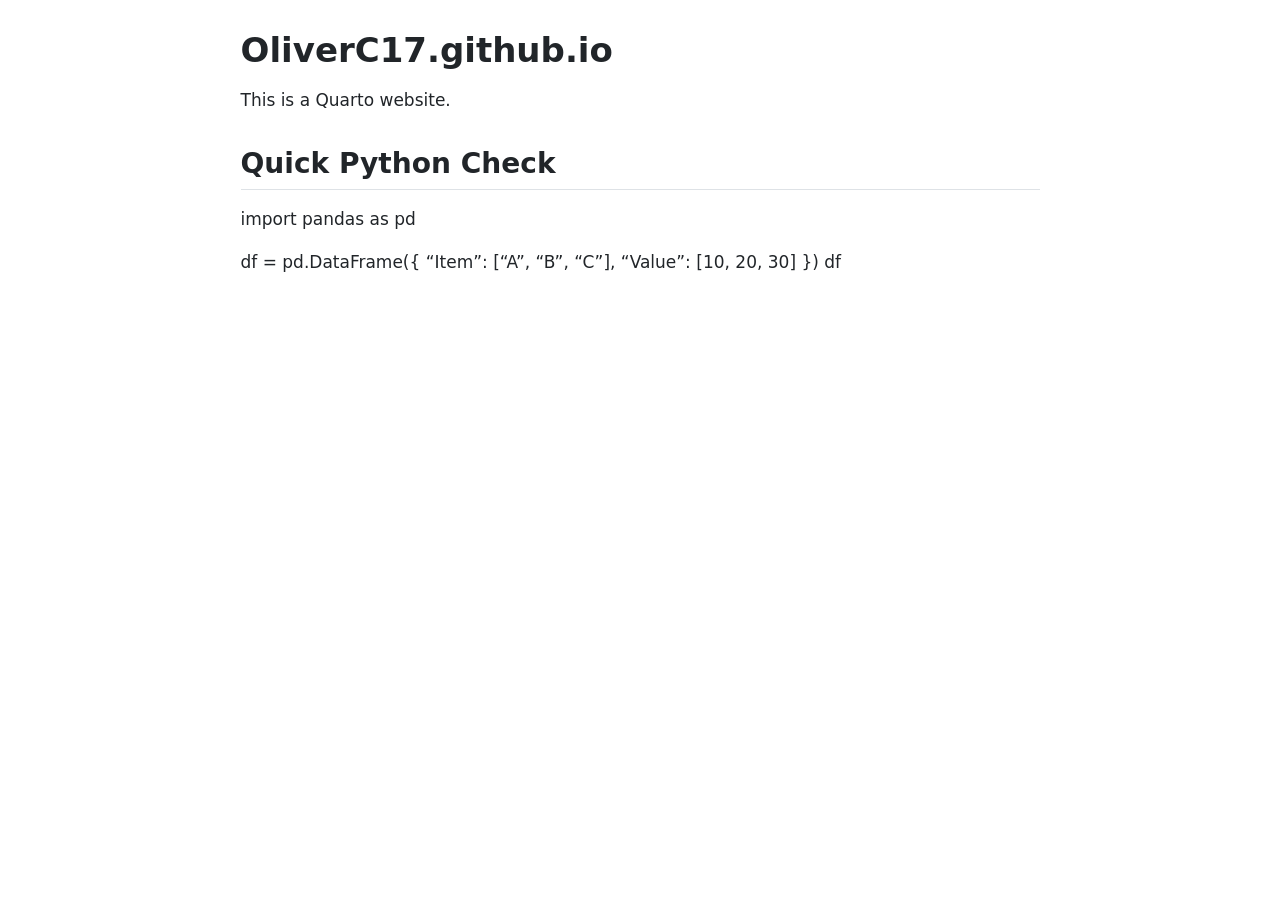
==== docs/index.html @ 0d6c4fd7 "Clean repo without venv" ====
<!DOCTYPE html>
<html xmlns="http://www.w3.org/1999/xhtml" lang="en" xml:lang="en"><head>

<meta charset="utf-8">
<meta name="generator" content="quarto-1.8.27">

<meta name="viewport" content="width=device-width, initial-scale=1.0, user-scalable=yes">


<title>OliverC17.github.io – OliverC17 Website</title>
<style>
code{white-space: pre-wrap;}
span.smallcaps{font-variant: small-caps;}
div.columns{display: flex; gap: min(4vw, 1.5em);}
div.column{flex: auto; overflow-x: auto;}
div.hanging-indent{margin-left: 1.5em; text-indent: -1.5em;}
ul.task-list{list-style: none;}
ul.task-list li input[type="checkbox"] {
  width: 0.8em;
  margin: 0 0.8em 0.2em -1em; /* quarto-specific, see https://github.com/quarto-dev/quarto-cli/issues/4556 */ 
  vertical-align: middle;
}
</style>


<script src="site_libs/quarto-nav/quarto-nav.js"></script>
<script src="site_libs/clipboard/clipboard.min.js"></script>
<script src="site_libs/quarto-search/autocomplete.umd.js"></script>
<script src="site_libs/quarto-search/fuse.min.js"></script>
<script src="site_libs/quarto-search/quarto-search.js"></script>
<meta name="quarto:offset" content="./">
<script src="site_libs/quarto-html/quarto.js" type="module"></script>
<script src="site_libs/quarto-html/tabsets/tabsets.js" type="module"></script>
<script src="site_libs/quarto-html/axe/axe-check.js" type="module"></script>
<script src="site_libs/quarto-html/popper.min.js"></script>
<script src="site_libs/quarto-html/tippy.umd.min.js"></script>
<script src="site_libs/quarto-html/anchor.min.js"></script>
<link href="site_libs/quarto-html/tippy.css" rel="stylesheet">
<link href="site_libs/quarto-html/quarto-syntax-highlighting-ed96de9b727972fe78a7b5d16c58bf87.css" rel="stylesheet" id="quarto-text-highlighting-styles">
<script src="site_libs/bootstrap/bootstrap.min.js"></script>
<link href="site_libs/bootstrap/bootstrap-icons.css" rel="stylesheet">
<link href="site_libs/bootstrap/bootstrap-65bc7da4cf3336853935b0776c784372.min.css" rel="stylesheet" append-hash="true" id="quarto-bootstrap" data-mode="light">
<script id="quarto-search-options" type="application/json">{
  "location": "sidebar",
  "copy-button": false,
  "collapse-after": 3,
  "panel-placement": "start",
  "type": "textbox",
  "limit": 50,
  "keyboard-shortcut": [
    "f",
    "/",
    "s"
  ],
  "show-item-context": false,
  "language": {
    "search-no-results-text": "No results",
    "search-matching-documents-text": "matching documents",
    "search-copy-link-title": "Copy link to search",
    "search-hide-matches-text": "Hide additional matches",
    "search-more-match-text": "more match in this document",
    "search-more-matches-text": "more matches in this document",
    "search-clear-button-title": "Clear",
    "search-text-placeholder": "",
    "search-detached-cancel-button-title": "Cancel",
    "search-submit-button-title": "Submit",
    "search-label": "Search"
  }
}</script>


</head>

<body class="fullcontent quarto-light">

<div id="quarto-search-results"></div>
<!-- content -->
<div id="quarto-content" class="quarto-container page-columns page-rows-contents page-layout-article">
<!-- sidebar -->
<!-- margin-sidebar -->
    
<!-- main -->
<main class="content" id="quarto-document-content">

<header id="title-block-header" class="quarto-title-block default">
<div class="quarto-title">
<h1 class="title">OliverC17.github.io</h1>
</div>



<div class="quarto-title-meta">

    
  
    
  </div>
  


</header>


<p>This is a Quarto website.</p>
<section id="quick-python-check" class="level2">
<h2 class="anchored" data-anchor-id="quick-python-check">Quick Python Check</h2>
<p>import pandas as pd</p>
<p>df = pd.DataFrame({ “Item”: [“A”, “B”, “C”], “Value”: [10, 20, 30] }) df</p>


</section>

</main> <!-- /main -->
<script id="quarto-html-after-body" type="application/javascript">
  window.document.addEventListener("DOMContentLoaded", function (event) {
    const icon = "";
    const anchorJS = new window.AnchorJS();
    anchorJS.options = {
      placement: 'right',
      icon: icon
    };
    anchorJS.add('.anchored');
    const isCodeAnnotation = (el) => {
      for (const clz of el.classList) {
        if (clz.startsWith('code-annotation-')) {                     
          return true;
        }
      }
      return false;
    }
    const onCopySuccess = function(e) {
      // button target
      const button = e.trigger;
      // don't keep focus
      button.blur();
      // flash "checked"
      button.classList.add('code-copy-button-checked');
      var currentTitle = button.getAttribute("title");
      button.setAttribute("title", "Copied!");
      let tooltip;
      if (window.bootstrap) {
        button.setAttribute("data-bs-toggle", "tooltip");
        button.setAttribute("data-bs-placement", "left");
        button.setAttribute("data-bs-title", "Copied!");
        tooltip = new bootstrap.Tooltip(button, 
          { trigger: "manual", 
            customClass: "code-copy-button-tooltip",
            offset: [0, -8]});
        tooltip.show();    
      }
      setTimeout(function() {
        if (tooltip) {
          tooltip.hide();
          button.removeAttribute("data-bs-title");
          button.removeAttribute("data-bs-toggle");
          button.removeAttribute("data-bs-placement");
        }
        button.setAttribute("title", currentTitle);
        button.classList.remove('code-copy-button-checked');
      }, 1000);
      // clear code selection
      e.clearSelection();
    }
    const getTextToCopy = function(trigger) {
      const outerScaffold = trigger.parentElement.cloneNode(true);
      const codeEl = outerScaffold.querySelector('code');
      for (const childEl of codeEl.children) {
        if (isCodeAnnotation(childEl)) {
          childEl.remove();
        }
      }
      return codeEl.innerText;
    }
    const clipboard = new window.ClipboardJS('.code-copy-button:not([data-in-quarto-modal])', {
      text: getTextToCopy
    });
    clipboard.on('success', onCopySuccess);
    if (window.document.getElementById('quarto-embedded-source-code-modal')) {
      const clipboardModal = new window.ClipboardJS('.code-copy-button[data-in-quarto-modal]', {
        text: getTextToCopy,
        container: window.document.getElementById('quarto-embedded-source-code-modal')
      });
      clipboardModal.on('success', onCopySuccess);
    }
      var localhostRegex = new RegExp(/^(?:http|https):\/\/localhost\:?[0-9]*\//);
      var mailtoRegex = new RegExp(/^mailto:/);
        var filterRegex = new RegExp('/' + window.location.host + '/');
      var isInternal = (href) => {
          return filterRegex.test(href) || localhostRegex.test(href) || mailtoRegex.test(href);
      }
      // Inspect non-navigation links and adorn them if external
     var links = window.document.querySelectorAll('a[href]:not(.nav-link):not(.navbar-brand):not(.toc-action):not(.sidebar-link):not(.sidebar-item-toggle):not(.pagination-link):not(.no-external):not([aria-hidden]):not(.dropdown-item):not(.quarto-navigation-tool):not(.about-link)');
      for (var i=0; i<links.length; i++) {
        const link = links[i];
        if (!isInternal(link.href)) {
          // undo the damage that might have been done by quarto-nav.js in the case of
          // links that we want to consider external
          if (link.dataset.originalHref !== undefined) {
            link.href = link.dataset.originalHref;
          }
        }
      }
    function tippyHover(el, contentFn, onTriggerFn, onUntriggerFn) {
      const config = {
        allowHTML: true,
        maxWidth: 500,
        delay: 100,
        arrow: false,
        appendTo: function(el) {
            return el.parentElement;
        },
        interactive: true,
        interactiveBorder: 10,
        theme: 'quarto',
        placement: 'bottom-start',
      };
      if (contentFn) {
        config.content = contentFn;
      }
      if (onTriggerFn) {
        config.onTrigger = onTriggerFn;
      }
      if (onUntriggerFn) {
        config.onUntrigger = onUntriggerFn;
      }
      window.tippy(el, config); 
    }
    const noterefs = window.document.querySelectorAll('a[role="doc-noteref"]');
    for (var i=0; i<noterefs.length; i++) {
      const ref = noterefs[i];
      tippyHover(ref, function() {
        // use id or data attribute instead here
        let href = ref.getAttribute('data-footnote-href') || ref.getAttribute('href');
        try { href = new URL(href).hash; } catch {}
        const id = href.replace(/^#\/?/, "");
        const note = window.document.getElementById(id);
        if (note) {
          return note.innerHTML;
        } else {
          return "";
        }
      });
    }
    const xrefs = window.document.querySelectorAll('a.quarto-xref');
    const processXRef = (id, note) => {
      // Strip column container classes
      const stripColumnClz = (el) => {
        el.classList.remove("page-full", "page-columns");
        if (el.children) {
          for (const child of el.children) {
            stripColumnClz(child);
          }
        }
      }
      stripColumnClz(note)
      if (id === null || id.startsWith('sec-')) {
        // Special case sections, only their first couple elements
        const container = document.createElement("div");
        if (note.children && note.children.length > 2) {
          container.appendChild(note.children[0].cloneNode(true));
          for (let i = 1; i < note.children.length; i++) {
            const child = note.children[i];
            if (child.tagName === "P" && child.innerText === "") {
              continue;
            } else {
              container.appendChild(child.cloneNode(true));
              break;
            }
          }
          if (window.Quarto?.typesetMath) {
            window.Quarto.typesetMath(container);
          }
          return container.innerHTML
        } else {
          if (window.Quarto?.typesetMath) {
            window.Quarto.typesetMath(note);
          }
          return note.innerHTML;
        }
      } else {
        // Remove any anchor links if they are present
        const anchorLink = note.querySelector('a.anchorjs-link');
        if (anchorLink) {
          anchorLink.remove();
        }
        if (window.Quarto?.typesetMath) {
          window.Quarto.typesetMath(note);
        }
        if (note.classList.contains("callout")) {
          return note.outerHTML;
        } else {
          return note.innerHTML;
        }
      }
    }
    for (var i=0; i<xrefs.length; i++) {
      const xref = xrefs[i];
      tippyHover(xref, undefined, function(instance) {
        instance.disable();
        let url = xref.getAttribute('href');
        let hash = undefined; 
        if (url.startsWith('#')) {
          hash = url;
        } else {
          try { hash = new URL(url).hash; } catch {}
        }
        if (hash) {
          const id = hash.replace(/^#\/?/, "");
          const note = window.document.getElementById(id);
          if (note !== null) {
            try {
              const html = processXRef(id, note.cloneNode(true));
              instance.setContent(html);
            } finally {
              instance.enable();
              instance.show();
            }
          } else {
            // See if we can fetch this
            fetch(url.split('#')[0])
            .then(res => res.text())
            .then(html => {
              const parser = new DOMParser();
              const htmlDoc = parser.parseFromString(html, "text/html");
              const note = htmlDoc.getElementById(id);
              if (note !== null) {
                const html = processXRef(id, note);
                instance.setContent(html);
              } 
            }).finally(() => {
              instance.enable();
              instance.show();
            });
          }
        } else {
          // See if we can fetch a full url (with no hash to target)
          // This is a special case and we should probably do some content thinning / targeting
          fetch(url)
          .then(res => res.text())
          .then(html => {
            const parser = new DOMParser();
            const htmlDoc = parser.parseFromString(html, "text/html");
            const note = htmlDoc.querySelector('main.content');
            if (note !== null) {
              // This should only happen for chapter cross references
              // (since there is no id in the URL)
              // remove the first header
              if (note.children.length > 0 && note.children[0].tagName === "HEADER") {
                note.children[0].remove();
              }
              const html = processXRef(null, note);
              instance.setContent(html);
            } 
          }).finally(() => {
            instance.enable();
            instance.show();
          });
        }
      }, function(instance) {
      });
    }
        let selectedAnnoteEl;
        const selectorForAnnotation = ( cell, annotation) => {
          let cellAttr = 'data-code-cell="' + cell + '"';
          let lineAttr = 'data-code-annotation="' +  annotation + '"';
          const selector = 'span[' + cellAttr + '][' + lineAttr + ']';
          return selector;
        }
        const selectCodeLines = (annoteEl) => {
          const doc = window.document;
          const targetCell = annoteEl.getAttribute("data-target-cell");
          const targetAnnotation = annoteEl.getAttribute("data-target-annotation");
          const annoteSpan = window.document.querySelector(selectorForAnnotation(targetCell, targetAnnotation));
          const lines = annoteSpan.getAttribute("data-code-lines").split(",");
          const lineIds = lines.map((line) => {
            return targetCell + "-" + line;
          })
          let top = null;
          let height = null;
          let parent = null;
          if (lineIds.length > 0) {
              //compute the position of the single el (top and bottom and make a div)
              const el = window.document.getElementById(lineIds[0]);
              top = el.offsetTop;
              height = el.offsetHeight;
              parent = el.parentElement.parentElement;
            if (lineIds.length > 1) {
              const lastEl = window.document.getElementById(lineIds[lineIds.length - 1]);
              const bottom = lastEl.offsetTop + lastEl.offsetHeight;
              height = bottom - top;
            }
            if (top !== null && height !== null && parent !== null) {
              // cook up a div (if necessary) and position it 
              let div = window.document.getElementById("code-annotation-line-highlight");
              if (div === null) {
                div = window.document.createElement("div");
                div.setAttribute("id", "code-annotation-line-highlight");
                div.style.position = 'absolute';
                parent.appendChild(div);
              }
              div.style.top = top - 2 + "px";
              div.style.height = height + 4 + "px";
              div.style.left = 0;
              let gutterDiv = window.document.getElementById("code-annotation-line-highlight-gutter");
              if (gutterDiv === null) {
                gutterDiv = window.document.createElement("div");
                gutterDiv.setAttribute("id", "code-annotation-line-highlight-gutter");
                gutterDiv.style.position = 'absolute';
                const codeCell = window.document.getElementById(targetCell);
                const gutter = codeCell.querySelector('.code-annotation-gutter');
                gutter.appendChild(gutterDiv);
              }
              gutterDiv.style.top = top - 2 + "px";
              gutterDiv.style.height = height + 4 + "px";
            }
            selectedAnnoteEl = annoteEl;
          }
        };
        const unselectCodeLines = () => {
          const elementsIds = ["code-annotation-line-highlight", "code-annotation-line-highlight-gutter"];
          elementsIds.forEach((elId) => {
            const div = window.document.getElementById(elId);
            if (div) {
              div.remove();
            }
          });
          selectedAnnoteEl = undefined;
        };
          // Handle positioning of the toggle
      window.addEventListener(
        "resize",
        throttle(() => {
          elRect = undefined;
          if (selectedAnnoteEl) {
            selectCodeLines(selectedAnnoteEl);
          }
        }, 10)
      );
      function throttle(fn, ms) {
      let throttle = false;
      let timer;
        return (...args) => {
          if(!throttle) { // first call gets through
              fn.apply(this, args);
              throttle = true;
          } else { // all the others get throttled
              if(timer) clearTimeout(timer); // cancel #2
              timer = setTimeout(() => {
                fn.apply(this, args);
                timer = throttle = false;
              }, ms);
          }
        };
      }
        // Attach click handler to the DT
        const annoteDls = window.document.querySelectorAll('dt[data-target-cell]');
        for (const annoteDlNode of annoteDls) {
          annoteDlNode.addEventListener('click', (event) => {
            const clickedEl = event.target;
            if (clickedEl !== selectedAnnoteEl) {
              unselectCodeLines();
              const activeEl = window.document.querySelector('dt[data-target-cell].code-annotation-active');
              if (activeEl) {
                activeEl.classList.remove('code-annotation-active');
              }
              selectCodeLines(clickedEl);
              clickedEl.classList.add('code-annotation-active');
            } else {
              // Unselect the line
              unselectCodeLines();
              clickedEl.classList.remove('code-annotation-active');
            }
          });
        }
    const findCites = (el) => {
      const parentEl = el.parentElement;
      if (parentEl) {
        const cites = parentEl.dataset.cites;
        if (cites) {
          return {
            el,
            cites: cites.split(' ')
          };
        } else {
          return findCites(el.parentElement)
        }
      } else {
        return undefined;
      }
    };
    var bibliorefs = window.document.querySelectorAll('a[role="doc-biblioref"]');
    for (var i=0; i<bibliorefs.length; i++) {
      const ref = bibliorefs[i];
      const citeInfo = findCites(ref);
      if (citeInfo) {
        tippyHover(citeInfo.el, function() {
          var popup = window.document.createElement('div');
          citeInfo.cites.forEach(function(cite) {
            var citeDiv = window.document.createElement('div');
            citeDiv.classList.add('hanging-indent');
            citeDiv.classList.add('csl-entry');
            var biblioDiv = window.document.getElementById('ref-' + cite);
            if (biblioDiv) {
              citeDiv.innerHTML = biblioDiv.innerHTML;
            }
            popup.appendChild(citeDiv);
          });
          return popup.innerHTML;
        });
      }
    }
  });
  </script>
</div> <!-- /content -->




</body></html>
---- docs/site_libs/quarto-html/tippy.css ----
.tippy-box[data-animation=fade][data-state=hidden]{opacity:0}[data-tippy-root]{max-width:calc(100vw - 10px)}.tippy-box{position:relative;background-color:#333;color:#fff;border-radius:4px;font-size:14px;line-height:1.4;white-space:normal;outline:0;transition-property:transform,visibility,opacity}.tippy-box[data-placement^=top]>.tippy-arrow{bottom:0}.tippy-box[data-placement^=top]>.tippy-arrow:before{bottom:-7px;left:0;border-width:8px 8px 0;border-top-color:initial;transform-origin:center top}.tippy-box[data-placement^=bottom]>.tippy-arrow{top:0}.tippy-box[data-placement^=bottom]>.tippy-arrow:before{top:-7px;left:0;border-width:0 8px 8px;border-bottom-color:initial;transform-origin:center bottom}.tippy-box[data-placement^=left]>.tippy-arrow{right:0}.tippy-box[data-placement^=left]>.tippy-arrow:before{border-width:8px 0 8px 8px;border-left-color:initial;right:-7px;transform-origin:center left}.tippy-box[data-placement^=right]>.tippy-arrow{left:0}.tippy-box[data-placement^=right]>.tippy-arrow:before{left:-7px;border-width:8px 8px 8px 0;border-right-color:initial;transform-origin:center right}.tippy-box[data-inertia][data-state=visible]{transition-timing-function:cubic-bezier(.54,1.5,.38,1.11)}.tippy-arrow{width:16px;height:16px;color:#333}.tippy-arrow:before{content:"";position:absolute;border-color:transparent;border-style:solid}.tippy-content{position:relative;padding:5px 9px;z-index:1}
---- docs/site_libs/quarto-html/quarto-syntax-highlighting-ed96de9b727972fe78a7b5d16c58bf87.css ----
/* quarto syntax highlight colors */
:root {
  --quarto-hl-ot-color: #003B4F;
  --quarto-hl-at-color: #657422;
  --quarto-hl-ss-color: #20794D;
  --quarto-hl-an-color: #5E5E5E;
  --quarto-hl-fu-color: #4758AB;
  --quarto-hl-st-color: #20794D;
  --quarto-hl-cf-color: #003B4F;
  --quarto-hl-op-color: #5E5E5E;
  --quarto-hl-er-color: #AD0000;
  --quarto-hl-bn-color: #AD0000;
  --quarto-hl-al-color: #AD0000;
  --quarto-hl-va-color: #111111;
  --quarto-hl-bu-color: inherit;
  --quarto-hl-ex-color: inherit;
  --quarto-hl-pp-color: #AD0000;
  --quarto-hl-in-color: #5E5E5E;
  --quarto-hl-vs-color: #20794D;
  --quarto-hl-wa-color: #5E5E5E;
  --quarto-hl-do-color: #5E5E5E;
  --quarto-hl-im-color: #00769E;
  --quarto-hl-ch-color: #20794D;
  --quarto-hl-dt-color: #AD0000;
  --quarto-hl-fl-color: #AD0000;
  --quarto-hl-co-color: #5E5E5E;
  --quarto-hl-cv-color: #5E5E5E;
  --quarto-hl-cn-color: #8f5902;
  --quarto-hl-sc-color: #5E5E5E;
  --quarto-hl-dv-color: #AD0000;
  --quarto-hl-kw-color: #003B4F;
}

/* other quarto variables */
:root {
  --quarto-font-monospace: SFMono-Regular, Menlo, Monaco, Consolas, "Liberation Mono", "Courier New", monospace;
}

/* syntax highlight based on Pandoc's rules */
pre > code.sourceCode > span {
  color: #003B4F;
}

code.sourceCode > span {
  color: #003B4F;
}

div.sourceCode,
div.sourceCode pre.sourceCode {
  color: #003B4F;
}

/* Normal */
code span {
  color: #003B4F;
}

/* Alert */
code span.al {
  color: #AD0000;
  font-style: inherit;
}

/* Annotation */
code span.an {
  color: #5E5E5E;
  font-style: inherit;
}

/* Attribute */
code span.at {
  color: #657422;
  font-style: inherit;
}

/* BaseN */
code span.bn {
  color: #AD0000;
  font-style: inherit;
}

/* BuiltIn */
code span.bu {
  font-style: inherit;
}

/* ControlFlow */
code span.cf {
  color: #003B4F;
  font-weight: bold;
  font-style: inherit;
}

/* Char */
code span.ch {
  color: #20794D;
  font-style: inherit;
}

/* Constant */
code span.cn {
  color: #8f5902;
  font-style: inherit;
}

/* Comment */
code span.co {
  color: #5E5E5E;
  font-style: inherit;
}

/* CommentVar */
code span.cv {
  color: #5E5E5E;
  font-style: italic;
}

/* Documentation */
code span.do {
  color: #5E5E5E;
  font-style: italic;
}

/* DataType */
code span.dt {
  color: #AD0000;
  font-style: inherit;
}

/* DecVal */
code span.dv {
  color: #AD0000;
  font-style: inherit;
}

/* Error */
code span.er {
  color: #AD0000;
  font-style: inherit;
}

/* Extension */
code span.ex {
  font-style: inherit;
}

/* Float */
code span.fl {
  color: #AD0000;
  font-style: inherit;
}

/* Function */
code span.fu {
  color: #4758AB;
  font-style: inherit;
}

/* Import */
code span.im {
  color: #00769E;
  font-style: inherit;
}

/* Information */
code span.in {
  color: #5E5E5E;
  font-style: inherit;
}

/* Keyword */
code span.kw {
  color: #003B4F;
  font-weight: bold;
  font-style: inherit;
}

/* Operator */
code span.op {
  color: #5E5E5E;
  font-style: inherit;
}

/* Other */
code span.ot {
  color: #003B4F;
  font-style: inherit;
}

/* Preprocessor */
code span.pp {
  color: #AD0000;
  font-style: inherit;
}

/* SpecialChar */
code span.sc {
  color: #5E5E5E;
  font-style: inherit;
}

/* SpecialString */
code span.ss {
  color: #20794D;
  font-style: inherit;
}

/* String */
code span.st {
  color: #20794D;
  font-style: inherit;
}

/* Variable */
code span.va {
  color: #111111;
  font-style: inherit;
}

/* VerbatimString */
code span.vs {
  color: #20794D;
  font-style: inherit;
}

/* Warning */
code span.wa {
  color: #5E5E5E;
  font-style: italic;
}

.prevent-inlining {
  content: "</";
}

/*# sourceMappingURL=0920dd6d7437995b8cdf7429764427b1.css.map */
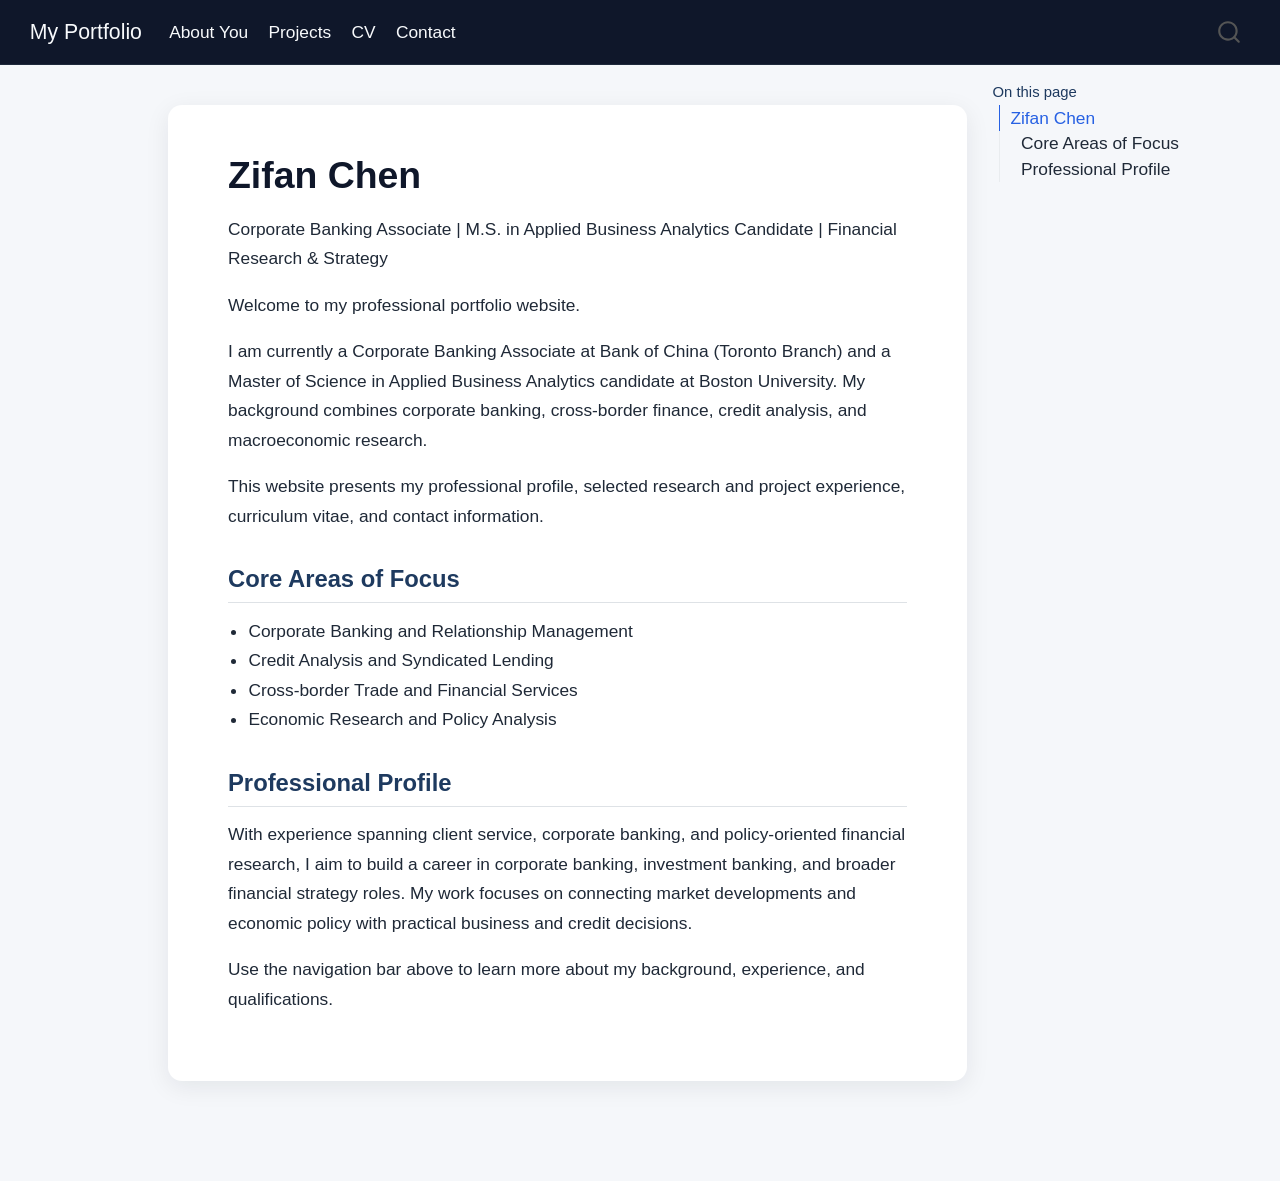
==== commit caf0519b: "Update docs site for GitHub Pages" ====
--- a/docs/index.html
+++ b/docs/index.html
@@ -7,7 +7,7 @@
 <meta name="viewport" content="width=device-width, initial-scale=1.0, user-scalable=yes">
 
 
-<title>OliverC17.github.io – OliverC17 Website</title>
+<title>Home – My Portfolio</title>
 <style>
 code{white-space: pre-wrap;}
 span.smallcaps{font-variant: small-caps;}
@@ -24,6 +24,7 @@
 
 
 <script src="site_libs/quarto-nav/quarto-nav.js"></script>
+<script src="site_libs/quarto-nav/headroom.min.js"></script>
 <script src="site_libs/clipboard/clipboard.min.js"></script>
 <script src="site_libs/quarto-search/autocomplete.umd.js"></script>
 <script src="site_libs/quarto-search/fuse.min.js"></script>
@@ -39,13 +40,13 @@
 <link href="site_libs/quarto-html/quarto-syntax-highlighting-ed96de9b727972fe78a7b5d16c58bf87.css" rel="stylesheet" id="quarto-text-highlighting-styles">
 <script src="site_libs/bootstrap/bootstrap.min.js"></script>
 <link href="site_libs/bootstrap/bootstrap-icons.css" rel="stylesheet">
-<link href="site_libs/bootstrap/bootstrap-65bc7da4cf3336853935b0776c784372.min.css" rel="stylesheet" append-hash="true" id="quarto-bootstrap" data-mode="light">
+<link href="site_libs/bootstrap/bootstrap-f304bea5e97c0c243d9410a10128cea2.min.css" rel="stylesheet" append-hash="true" id="quarto-bootstrap" data-mode="light">
 <script id="quarto-search-options" type="application/json">{
-  "location": "sidebar",
+  "location": "navbar",
   "copy-button": false,
   "collapse-after": 3,
-  "panel-placement": "start",
-  "type": "textbox",
+  "panel-placement": "end",
+  "type": "overlay",
   "limit": 50,
   "keyboard-shortcut": [
     "f",
@@ -69,22 +70,72 @@
 }</script>
 
 
+<link rel="stylesheet" href="styles.css">
 </head>
 
-<body class="fullcontent quarto-light">
+<body class="nav-fixed quarto-light">
 
 <div id="quarto-search-results"></div>
+  <header id="quarto-header" class="headroom fixed-top">
+    <nav class="navbar navbar-expand-lg " data-bs-theme="dark">
+      <div class="navbar-container container-fluid">
+      <div class="navbar-brand-container mx-auto">
+    <a class="navbar-brand" href="./index.html">
+    <span class="navbar-title">My Portfolio</span>
+    </a>
+  </div>
+            <div id="quarto-search" class="" title="Search"></div>
+          <button class="navbar-toggler" type="button" data-bs-toggle="collapse" data-bs-target="#navbarCollapse" aria-controls="navbarCollapse" role="menu" aria-expanded="false" aria-label="Toggle navigation" onclick="if (window.quartoToggleHeadroom) { window.quartoToggleHeadroom(); }">
+  <span class="navbar-toggler-icon"></span>
+</button>
+          <div class="collapse navbar-collapse" id="navbarCollapse">
+            <ul class="navbar-nav navbar-nav-scroll me-auto">
+  <li class="nav-item">
+    <a class="nav-link" href="./about.html"> 
+<span class="menu-text">About You</span></a>
+  </li>  
+  <li class="nav-item">
+    <a class="nav-link" href="./projects.html"> 
+<span class="menu-text">Projects</span></a>
+  </li>  
+  <li class="nav-item">
+    <a class="nav-link" href="./cv.html"> 
+<span class="menu-text">CV</span></a>
+  </li>  
+  <li class="nav-item">
+    <a class="nav-link" href="./contact.html"> 
+<span class="menu-text">Contact</span></a>
+  </li>  
+</ul>
+          </div> <!-- /navcollapse -->
+            <div class="quarto-navbar-tools">
+</div>
+      </div> <!-- /container-fluid -->
+    </nav>
+</header>
 <!-- content -->
-<div id="quarto-content" class="quarto-container page-columns page-rows-contents page-layout-article">
+<div id="quarto-content" class="quarto-container page-columns page-rows-contents page-layout-article page-navbar">
 <!-- sidebar -->
 <!-- margin-sidebar -->
-    
+    <div id="quarto-margin-sidebar" class="sidebar margin-sidebar">
+        <nav id="TOC" role="doc-toc" class="toc-active">
+    <h2 id="toc-title">On this page</h2>
+   
+  <ul>
+  <li><a href="#zifan-chen" id="toc-zifan-chen" class="nav-link active" data-scroll-target="#zifan-chen">Zifan Chen</a>
+  <ul class="collapse">
+  <li><a href="#core-areas-of-focus" id="toc-core-areas-of-focus" class="nav-link" data-scroll-target="#core-areas-of-focus">Core Areas of Focus</a></li>
+  <li><a href="#professional-profile" id="toc-professional-profile" class="nav-link" data-scroll-target="#professional-profile">Professional Profile</a></li>
+  </ul></li>
+  </ul>
+</nav>
+    </div>
 <!-- main -->
 <main class="content" id="quarto-document-content">
 
 <header id="title-block-header" class="quarto-title-block default">
 <div class="quarto-title">
-<h1 class="title">OliverC17.github.io</h1>
+<h1 class="title">Home</h1>
 </div>
 
 
@@ -101,13 +152,31 @@
 </header>
 
 
-<p>This is a Quarto website.</p>
-<section id="quick-python-check" class="level2">
-<h2 class="anchored" data-anchor-id="quick-python-check">Quick Python Check</h2>
-<p>import pandas as pd</p>
-<p>df = pd.DataFrame({ “Item”: [“A”, “B”, “C”], “Value”: [10, 20, 30] }) df</p>
-
-
+<section id="zifan-chen" class="level1">
+<h1>Zifan Chen</h1>
+<p>Corporate Banking Associate | M.S. in Applied Business Analytics Candidate | Financial Research &amp; Strategy</p>
+<p>Welcome to my professional portfolio website.</p>
+<p>I am currently a Corporate Banking Associate at Bank of China (Toronto Branch) and a Master of Science in Applied Business Analytics candidate at Boston University. My background combines corporate banking, cross-border finance, credit analysis, and macroeconomic research.</p>
+<p>This website presents my professional profile, selected research and project experience, curriculum vitae, and contact information.</p>
+<section id="core-areas-of-focus" class="level2">
+<h2 class="anchored" data-anchor-id="core-areas-of-focus">Core Areas of Focus</h2>
+<ul>
+<li>Corporate Banking and Relationship Management<br>
+</li>
+<li>Credit Analysis and Syndicated Lending<br>
+</li>
+<li>Cross-border Trade and Financial Services<br>
+</li>
+<li>Economic Research and Policy Analysis</li>
+</ul>
+</section>
+<section id="professional-profile" class="level2">
+<h2 class="anchored" data-anchor-id="professional-profile">Professional Profile</h2>
+<p>With experience spanning client service, corporate banking, and policy-oriented financial research, I aim to build a career in corporate banking, investment banking, and broader financial strategy roles. My work focuses on connecting market developments and economic policy with practical business and credit decisions.</p>
+<p>Use the navigation bar above to learn more about my background, experience, and qualifications.</p>
+
+
+</section>
 </section>
 
 </main> <!-- /main -->
--- a/docs/styles.css
+++ b/docs/styles.css
@@ -0,0 +1,78 @@
+body {
+  font-family: "Segoe UI", Arial, sans-serif;
+  background-color: #f5f7fa;
+  color: #1f2937;
+  line-height: 1.7;
+}
+
+.navbar {
+  background-color: #0f172a !important;
+  border-bottom: 1px solid #1e293b;
+}
+
+.navbar-brand,
+.navbar-nav .nav-link {
+  color: #f8fafc !important;
+  font-weight: 500;
+}
+
+.navbar-nav .nav-link:hover {
+  color: #cbd5e1 !important;
+}
+
+#title-block-header,
+.quarto-title-banner {
+  display: none;
+}
+
+main.content {
+  background: white;
+  max-width: 950px;
+  margin: 40px auto;
+  padding: 50px 60px;
+  border-radius: 14px;
+  box-shadow: 0 6px 24px rgba(15, 23, 42, 0.08);
+}
+
+h1 {
+  color: #0f172a;
+  font-size: 2.2rem;
+  font-weight: 700;
+  margin-bottom: 1rem;
+}
+
+h2 {
+  color: #1e3a5f;
+  font-size: 1.4rem;
+  font-weight: 600;
+  margin-top: 2rem;
+  margin-bottom: 0.8rem;
+}
+
+h3 {
+  color: #334155;
+  font-size: 1.1rem;
+  font-weight: 600;
+}
+
+p, li {
+  font-size: 1.02rem;
+}
+
+a {
+  color: #1d4ed8;
+  text-decoration: none;
+}
+
+a:hover {
+  text-decoration: underline;
+}
+
+img {
+  border-radius: 12px;
+  margin: 10px 0 20px 0;
+}
+
+ul {
+  padding-left: 1.2rem;
+}
